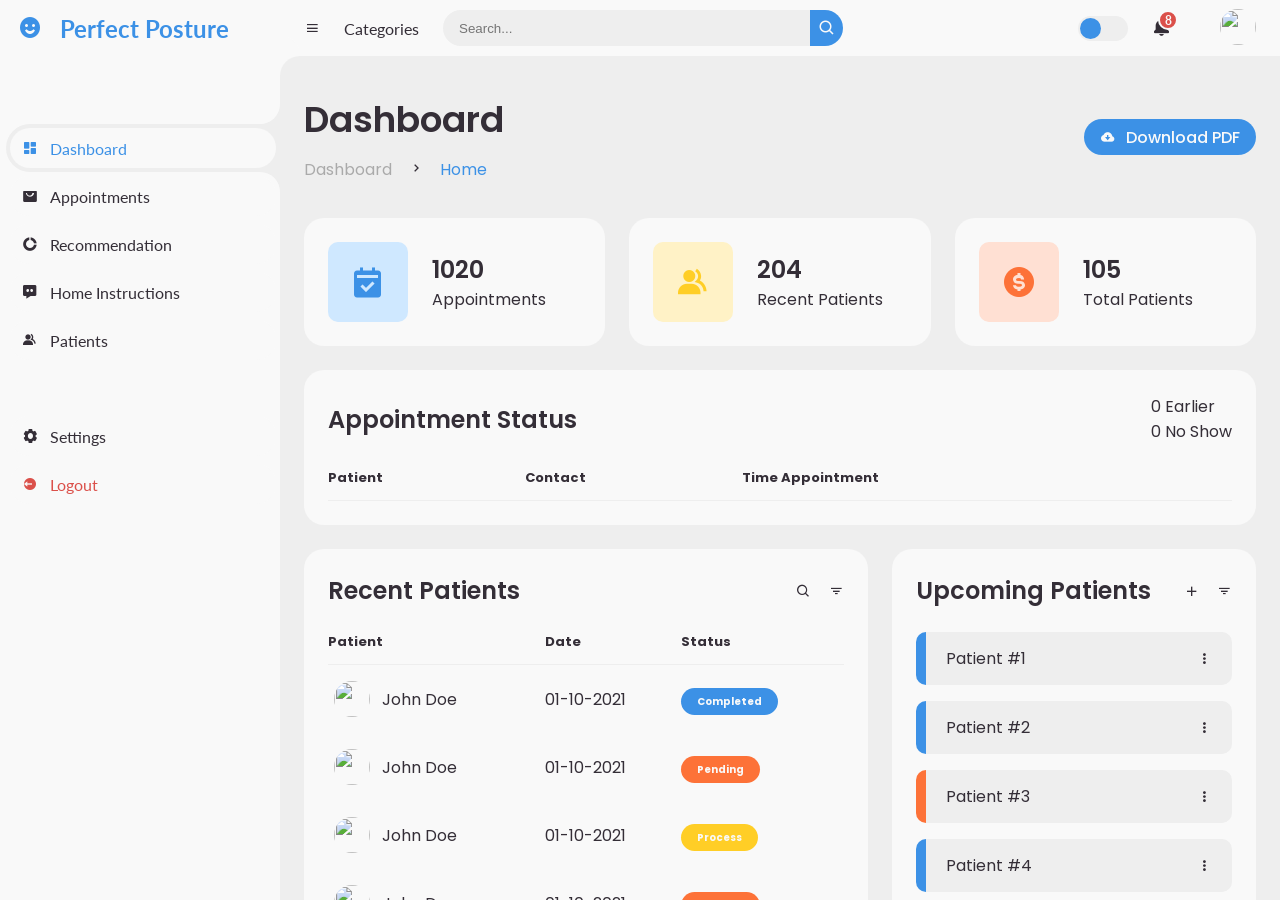
==== index.html @ 1e0effed "dashboard-update w/ calendar to access: palitan na lang yung link sa browser ng index.html or calend" ====
<!DOCTYPE html>
<html lang="en">
<head>
	<meta charset="UTF-8">
	<meta name="viewport" content="width=device-width, initial-scale=1.0">

	<!-- Boxicons -->
	<link href='https://unpkg.com/boxicons@2.0.9/css/boxicons.min.css' rel='stylesheet'>
	<!-- My CSS -->
	<link rel="stylesheet" href="style.css">
	<link rel="stylesheet" href="https://cdnjs.cloudflare.com/ajax/libs/tailwindcss/2.2.19/tailwind.min.css" integrity="sha512-wnea99uKIC3TJF7v4eKk4Y+lMz2Mklv18+r4na2Gn1abDRPPOeef95xTzdwGD9e6zXJBteMIhZ1+68QC5byJZw==" crossorigin="anonymous" referrerpolicy="no-referrer" />

	<title>PerfectPosture</title>
</head>
<body>


	<!-- SIDEBAR -->
	<section id="sidebar">
		<a href="#" class="brand">
			<i class='bx bxs-smile'></i>
			<span class="text">Perfect Posture</span>
		</a>
		<ul class="side-menu top">
			<li class="active">
				<a href="#">
					<i class='bx bxs-dashboard' ></i>
					<span class="text">Dashboard</span>
				</a>

				
			</li>
			<li>
				<a href="#">
					<i class='bx bxs-shopping-bag-alt' ></i>
					<span class="text">Appointments</span>
				</a>
			</li>
			<li>
				<a href="#">
					<i class='bx bxs-doughnut-chart' ></i>
					<span class="text">Recommendation </span>
				</a>
			</li>
			<li>
				<a href="#">
					<i class='bx bxs-message-dots' ></i>
					<span class="text">Home Instructions</span>
				</a>
			</li>
			<li>
				<a href="#">
					<i class='bx bxs-group' ></i>
					<span class="text">Patients</span>
				</a>
			</li>
		</ul>
		<ul class="side-menu">
			<li>
				<a href="#">
					<i class='bx bxs-cog' ></i>
					<span class="text">Settings</span>
				</a>
			</li>
			<li>
				<a href="#" class="logout">
					<i class='bx bxs-log-out-circle' ></i>
					<span class="text">Logout</span>
				</a>
			</li>
		</ul>
	</section>
	<!-- SIDEBAR -->



	<!-- CONTENT -->
	<section id="content">
		<!-- NAVBAR -->
		<nav>
			<i class='bx bx-menu' ></i>
			<a href="#" class="nav-link">Categories</a>
			<form action="#">
				<div class="form-input">
					<input type="search" placeholder="Search...">
					<button type="submit" class="search-btn"><i class='bx bx-search' ></i></button>
				</div>
			</form>
			<input type="checkbox" id="switch-mode" hidden>
			<label for="switch-mode" class="switch-mode"></label>
			<a href="#" class="notification">
				<i class='bx bxs-bell' ></i>
				<span class="num">8</span>
			</a>
			<span class="divider"></span>
			<div class="profile">
				<img src="https://images.unsplash.com/photo-1517841905240-472988babdf9?ixid=MnwxMjA3fDB8MHxzZWFyY2h8NHx8cGVvcGxlfGVufDB8fDB8fA%3D%3D&ixlib=rb-1.2.1&auto=format&fit=crop&w=500&q=60" alt="">
				<ul class="profile-link">
					<li><a href="#"><i class='bx bxs-user-circle icon' ></i> Profile</a></li>
					<li><a href="#"><i class='bx bxs-cog' ></i> Settings</a></li>
					<li><a href="#"><i class='bx bxs-log-out-circle' ></i> Logout</a></li>
				</ul>
			</div>
	
		</nav>
		<!-- NAVBAR -->

		<!-- MAIN -->
		<main>
			<div class="head-title">
				<div class="left">
					<h1>Dashboard</h1>
					<ul class="breadcrumb">
						<li>
							<a href="#">Dashboard</a>
						</li>
						<li><i class='bx bx-chevron-right' ></i></li>
						<li>
							<a class="active" href="#">Home</a>
						</li>
					</ul>
				</div>
				<a href="#" class="btn-download">
					<i class='bx bxs-cloud-download' ></i>
					<span class="text">Download PDF</span>
				</a>
			</div>

			<ul class="box-info">
				<li>
					<i class='bx bxs-calendar-check' ></i>
					<span class="text">
						<h3>1020</h3>
						<p>Appointments</p>
					</span>
				</li>
				<li>
					<i class='bx bxs-group' ></i>
					<span class="text">
						<h3>204</h3>
						<p>Recent Patients</p>
					</span>
				</li>
				<li>
					<i class='bx bxs-dollar-circle' ></i>
					<span class="text">
						<h3>105</h3>
						<p>Total Patients</p>
					</span>
				</li>
			</ul>
			
			<!-- APPOINTMENT PAGE-->
			<!-- container -->
			<div class="appoint-data">
				
			<div class="table-data">
				<div class="order">
					<div class="head">
						<h3>Appointment Status</h3>
						<div class="flex flex-row">
							
							<div class="flex flex-col w-40 bg-white pl-5 py-3 mr-3 rounded-tl-2xl rounded-tr-2xl app-bg-blue-1">
								<span class="text-3xl  text-blue font-bold">0</span>
								<span class="text-md  text-blue font-semibold">Earlier</span>
							</div>
						   
							<div class="flex flex-col w-40 bg-white pl-5 py-3 mr-3 rounded-tl-2xl rounded-tr-2xl app-bg-blue-4">
								<span class="text-3xl text-blue font-bold">0</span>
								<span class="text-md text-blue font-semibold">No Show</span>
							</div>
						</div>
					</div>
					<table>
						<thead>
							<tr>
								<th>Patient</th>
								<th>Contact</th>
								<th>Time Appointment</th>
							</tr>
						</thead>
						
					</table>
				</div>
					</div>


			<div class="table-data">
				<div class="order">
					<div class="head">
						<h3>Recent Patients</h3>
						<i class='bx bx-search' ></i>
						<i class='bx bx-filter' ></i>
					</div>
					<table>
						<thead>
							<tr>
								<th>Patient</th>
								<th>Date</th>
								<th>Status</th>
							</tr>
						</thead>
						<tbody>
							<tr>
								<td>
									<img src="img/people.png">
									<p>John Doe</p>
								</td>
								<td>01-10-2021</td>
								<td><span class="status completed">Completed</span></td>
							</tr>
							<tr>
								<td>
									<img src="img/people.png">
									<p>John Doe</p>
								</td>
								<td>01-10-2021</td>
								<td><span class="status pending">Pending</span></td>
							</tr>
							<tr>
								<td>
									<img src="img/people.png">
									<p>John Doe</p>
								</td>
								<td>01-10-2021</td>
								<td><span class="status process">Process</span></td>
							</tr>
							<tr>
								<td>
									<img src="img/people.png">
									<p>John Doe</p>
								</td>
								<td>01-10-2021</td>
								<td><span class="status pending">Pending</span></td>
							</tr>
							<tr>
								<td>
									<img src="img/people.png">
									<p>John Doe</p>
								</td>
								<td>01-10-2021</td>
								<td><span class="status completed">Completed</span></td>
							</tr>
						</tbody>
					</table>
				</div>
				<div class="todo">
					<div class="head">
						<h3>Upcoming Patients</h3>
						<i class='bx bx-plus' ></i>
						<i class='bx bx-filter' ></i>
					</div>
					<ul class="todo-list">
						<li class="completed">
							<p>Patient #1</p>
							<i class='bx bx-dots-vertical-rounded' ></i>
						</li>
						<li class="completed">
							<p>Patient #2</p>
							<i class='bx bx-dots-vertical-rounded' ></i>
						</li>
						<li class="not-completed">
							<p>Patient #3</p>
							<i class='bx bx-dots-vertical-rounded' ></i>
						</li>
						<li class="completed">
							<p>Patient #4</p>
							<i class='bx bx-dots-vertical-rounded' ></i>
						</li>
						<li class="not-completed">
							<p>Patient #5</p>
							<i class='bx bx-dots-vertical-rounded' ></i>
						</li>
					</ul>
				</div>
			</div>
		</main>
		<!-- MAIN -->
	</section>
	<!-- CONTENT -->
	

	<script src="script.js"></script>
</body>
</html>
---- style.css ----
@import url('https://fonts.googleapis.com/css2?family=Lato:wght@400;700&family=Poppins:wght@400;500;600;700&display=swap');

* {
	margin: 0;
	padding: 0;
	box-sizing: border-box;
}

a {
	text-decoration: none;
}

li {
	list-style: none;
}

:root {
	--poppins: 'Poppins', sans-serif;
	--lato: 'Lato', sans-serif;

	--light: #F9F9F9;
	--blue: #3C91E6;
	--light-blue: #CFE8FF;
	--grey: #eee;
	--dark-grey: #AAAAAA;
	--dark: #342E37;
	--red: #DB504A;
	--yellow: #FFCE26;
	--light-yellow: #FFF2C6;
	--orange: #FD7238;
	--light-orange: #FFE0D3;
}

html {
	overflow-x: hidden;
}

body.dark {
	--light: #0C0C1E;
	--grey: #060714;
	--dark: #FBFBFB;
}

body {
	background: var(--grey);
	overflow-x: hidden;
}





/* SIDEBAR */
#sidebar {
	position: fixed;
	top: 0;
	left: 0;
	width: 280px;
	height: 100%;
	background: var(--light);
	z-index: 2000;
	font-family: var(--lato);
	transition: .3s ease;
	overflow-x: hidden;
	scrollbar-width: none;
}
#sidebar::--webkit-scrollbar {
	display: none;
}
#sidebar.hide {
	width: 60px;
}
#sidebar .brand {
	font-size: 24px;
	font-weight: 700;
	height: 56px;
	display: flex;
	align-items: center;
	color: var(--blue);
	position: sticky;
	top: 0;
	left: 0;
	background: var(--light);
	z-index: 500;
	padding-bottom: 20px;
	box-sizing: content-box;
}
#sidebar .brand .bx {
	min-width: 60px;
	display: flex;
	justify-content: center;
}
#sidebar .side-menu {
	width: 100%;
	margin-top: 48px;
}
#sidebar .side-menu li {
	height: 48px;
	background: transparent;
	margin-left: 6px;
	border-radius: 48px 0 0 48px;
	padding: 4px;
}
#sidebar .side-menu li.active {
	background: var(--grey);
	position: relative;
}
#sidebar .side-menu li.active::before {
	content: '';
	position: absolute;
	width: 40px;
	height: 40px;
	border-radius: 50%;
	top: -40px;
	right: 0;
	box-shadow: 20px 20px 0 var(--grey);
	z-index: -1;
}
#sidebar .side-menu li.active::after {
	content: '';
	position: absolute;
	width: 40px;
	height: 40px;
	border-radius: 50%;
	bottom: -40px;
	right: 0;
	box-shadow: 20px -20px 0 var(--grey);
	z-index: -1;
}
#sidebar .side-menu li a {
	width: 100%;
	height: 100%;
	background: var(--light);
	display: flex;
	align-items: center;
	border-radius: 48px;
	font-size: 16px;
	color: var(--dark);
	white-space: nowrap;
	overflow-x: hidden;
}
#sidebar .side-menu.top li.active a {
	color: var(--blue);
}
#sidebar.hide .side-menu li a {
	width: calc(48px - (4px * 2));
	transition: width .3s ease;
}
#sidebar .side-menu li a.logout {
	color: var(--red);
}
#sidebar .side-menu.top li a:hover {
	color: var(--blue);
}
#sidebar .side-menu li a .bx {
	min-width: calc(60px  - ((4px + 6px) * 2));
	display: flex;
	justify-content: center;
}
/* SIDEBAR */





/* CONTENT */
#content {
	position: relative;
	width: calc(100% - 280px);
	left: 280px;
	transition: .3s ease;
}
#sidebar.hide ~ #content {
	width: calc(100% - 60px);
	left: 60px;
}




/* NAVBAR */
#content nav {
	height: 56px;
	background: var(--light);
	padding: 0 24px;
	display: flex;
	align-items: center;
	grid-gap: 24px;
	font-family: var(--lato);
	position: sticky;
	top: 0;
	left: 0;
	z-index: 1000;
}
#content nav::before {
	content: '';
	position: absolute;
	width: 40px;
	height: 40px;
	bottom: -40px;
	left: 0;
	border-radius: 50%;
	box-shadow: -20px -20px 0 var(--light);
}
#content nav a {
	color: var(--dark);
}
#content nav .bx.bx-menu {
	cursor: pointer;
	color: var(--dark);
}
#content nav .nav-link {
	font-size: 16px;
	transition: .3s ease;
}
#content nav .nav-link:hover {
	color: var(--blue);
}
#content nav form {
	max-width: 400px;
	width: 100%;
	margin-right: auto;
}
#content nav form .form-input {
	display: flex;
	align-items: center;
	height: 36px;
}
#content nav form .form-input input {
	flex-grow: 1;
	padding: 0 16px;
	height: 100%;
	border: none;
	background: var(--grey);
	border-radius: 36px 0 0 36px;
	outline: none;
	width: 100%;
	color: var(--dark);
}
#content nav form .form-input button {
	width: 36px;
	height: 100%;
	display: flex;
	justify-content: center;
	align-items: center;
	background: var(--blue);
	color: var(--light);
	font-size: 18px;
	border: none;
	outline: none;
	border-radius: 0 36px 36px 0;
	cursor: pointer;
}
#content nav .notification {
	font-size: 20px;
	position: relative;
}
#content nav .notification .num {
	position: absolute;
	top: -6px;
	right: -6px;
	width: 20px;
	height: 20px;
	border-radius: 50%;
	border: 2px solid var(--light);
	background: var(--red);
	color: var(--light);
	font-weight: 700;
	font-size: 12px;
	display: flex;
	justify-content: center;
	align-items: center;
}
nav .profile {
	position: relative;
}
nav .profile img {
	width: 36px;
	height: 36px;
	border-radius: 50%;
	object-fit: cover;
	cursor: pointer;
}
nav .profile .profile-link {
	position: absolute;
	top: calc(100% + 10px);
	right: 0;
	background: var(--light);
	padding: 10px 0;
	box-shadow: 4px 4px 16px rgba(0, 0, 0, .1);
	border-radius: 10px;
	width: 160px;
	opacity: 0;
	pointer-events: none;
	transition: all .3s ease;
}
nav .profile .profile-link.show {
	opacity: 1;
	pointer-events: visible;
	top: 100%;
}
nav .profile .profile-link a {
	padding: 10px 16px;
	display: flex;
	grid-gap: 10px;
	font-size: 14px;
	color: var(--dark);
	align-items: center;
	transition: all .3s ease;
}
nav .profile .profile-link a:hover {
	background: var(--grey);
}
/* NAVBAR */

#content nav .switch-mode {
	display: block;
	min-width: 50px;
	height: 25px;
	border-radius: 25px;
	background: var(--grey);
	cursor: pointer;
	position: relative;
}
#content nav .switch-mode::before {
	content: '';
	position: absolute;
	top: 2px;
	left: 2px;
	bottom: 2px;
	width: calc(25px - 4px);
	background: var(--blue);
	border-radius: 50%;
	transition: all .3s ease;
}
#content nav #switch-mode:checked + .switch-mode::before {
	left: calc(100% - (25px - 4px) - 2px);
}
/* NAVBAR */





/* MAIN */
#content main {
	width: 100%;
	padding: 36px 24px;
	font-family: var(--poppins);
	max-height: calc(100vh - 56px);
	overflow-y: auto;
}
#content main .head-title {
	display: flex;
	align-items: center;
	justify-content: space-between;
	grid-gap: 16px;
	flex-wrap: wrap;
}
#content main .head-title .left h1 {
	font-size: 36px;
	font-weight: 600;
	margin-bottom: 10px;
	color: var(--dark);
}
#content main .head-title .left .breadcrumb {
	display: flex;
	align-items: center;
	grid-gap: 16px;
}
#content main .head-title .left .breadcrumb li {
	color: var(--dark);
}
#content main .head-title .left .breadcrumb li a {
	color: var(--dark-grey);
	pointer-events: none;
}
#content main .head-title .left .breadcrumb li a.active {
	color: var(--blue);
	pointer-events: unset;
}
#content main .head-title .btn-download {
	height: 36px;
	padding: 0 16px;
	border-radius: 36px;
	background: var(--blue);
	color: var(--light);
	display: flex;
	justify-content: center;
	align-items: center;
	grid-gap: 10px;
	font-weight: 500;
}




#content main .box-info {
	display: grid;
	grid-template-columns: repeat(auto-fit, minmax(240px, 1fr));
	grid-gap: 24px;
	margin-top: 36px;
}
#content main .box-info li {
	padding: 24px;
	background: var(--light);
	border-radius: 20px;
	display: flex;
	align-items: center;
	grid-gap: 24px;
}
#content main .box-info li .bx {
	width: 80px;
	height: 80px;
	border-radius: 10px;
	font-size: 36px;
	display: flex;
	justify-content: center;
	align-items: center;
}
#content main .box-info li:nth-child(1) .bx {
	background: var(--light-blue);
	color: var(--blue);
}
#content main .box-info li:nth-child(2) .bx {
	background: var(--light-yellow);
	color: var(--yellow);
}
#content main .box-info li:nth-child(3) .bx {
	background: var(--light-orange);
	color: var(--orange);
}
#content main .box-info li .text h3 {
	font-size: 24px;
	font-weight: 600;
	color: var(--dark);
}
#content main .box-info li .text p {
	color: var(--dark);	
}

.dropdown {
	
    height: 36px;
	padding: 0 16px;
	border-radius: 36px;
	background: var(--blue);
	color: var(--light);
	display: flex;
	justify-content: center;
	align-items: center;
	grid-gap: 10px;
	font-weight: 500;
}


#content main .appoint-data{
	
	
}

#content main .table-data {
	display: flex;
	flex-wrap: wrap;
	grid-gap: 24px;
	margin-top: 24px;
	width: 100%;
	color: var(--dark);
}
#content main .table-data > div {
	border-radius: 20px;
	background: var(--light);
	padding: 24px;
	overflow-x: auto;
}
#content main .table-data .head {
	display: flex;
	align-items: center;
	grid-gap: 16px;
	margin-bottom: 24px;
}
#content main .table-data .head h3 {
	margin-right: auto;
	font-size: 24px;
	font-weight: 600;
}
#content main .table-data .head .bx {
	cursor: pointer;
}

#content main .table-data .order {
	flex-grow: 1;
	flex-basis: 500px;
}
#content main .table-data .order table {
	width: 100%;
	border-collapse: collapse;
}
#content main .table-data .order table th {
	padding-bottom: 12px;
	font-size: 13px;
	text-align: left;
	border-bottom: 1px solid var(--grey);
}
#content main .table-data .order table td {
	padding: 16px 0;
}
#content main .table-data .order table tr td:first-child {
	display: flex;
	align-items: center;
	grid-gap: 12px;
	padding-left: 6px;
}
#content main .table-data .order table td img {
	width: 36px;
	height: 36px;
	border-radius: 50%;
	object-fit: cover;
}
#content main .table-data .order table tbody tr:hover {
	background: var(--grey);
}
#content main .table-data .order table tr td .status {
	font-size: 10px;
	padding: 6px 16px;
	color: var(--light);
	border-radius: 20px;
	font-weight: 700;
}
#content main .table-data .order table tr td .status.completed {
	background: var(--blue);
}
#content main .table-data .order table tr td .status.process {
	background: var(--yellow);
}
#content main .table-data .order table tr td .status.pending {
	background: var(--orange);
}


#content main .table-data .todo {
	flex-grow: 1;
	flex-basis: 300px;
}
#content main .table-data .todo .todo-list {
	width: 100%;
}
#content main .table-data .todo .todo-list li {
	width: 100%;
	margin-bottom: 16px;
	background: var(--grey);
	border-radius: 10px;
	padding: 14px 20px;
	display: flex;
	justify-content: space-between;
	align-items: center;
}
#content main .table-data .todo .todo-list li .bx {
	cursor: pointer;
}
#content main .table-data .todo .todo-list li.completed {
	border-left: 10px solid var(--blue);
}
#content main .table-data .todo .todo-list li.not-completed {
	border-left: 10px solid var(--orange);
}
#content main .table-data .todo .todo-list li:last-child {
	margin-bottom: 0;
}
/* MAIN */
/* CONTENT */









@media screen and (max-width: 768px) {
	#sidebar {
		width: 200px;
	}

	#content {
		width: calc(100% - 60px);
		left: 200px;
	}

	#content nav .nav-link {
		display: none;
	}
}






@media screen and (max-width: 576px) {
	#content nav form .form-input input {
		display: none;
	}

	#content nav form .form-input button {
		width: auto;
		height: auto;
		background: transparent;
		border-radius: none;
		color: var(--dark);
	}

	#content nav form.show .form-input input {
		display: block;
		width: 100%;
	}
	#content nav form.show .form-input button {
		width: 36px;
		height: 100%;
		border-radius: 0 36px 36px 0;
		color: var(--light);
		background: var(--red);
	}

	#content nav form.show ~ .notification,
	#content nav form.show ~ .profile {
		display: none;
	}

	#content main .box-info {
		grid-template-columns: 1fr;
	}

	#content main .table-data .head {
		min-width: 420px;
	}
	#content main .table-data .order table {
		min-width: 420px;
	}
	#content main .table-data .todo .todo-list {
		min-width: 420px;
	}
}
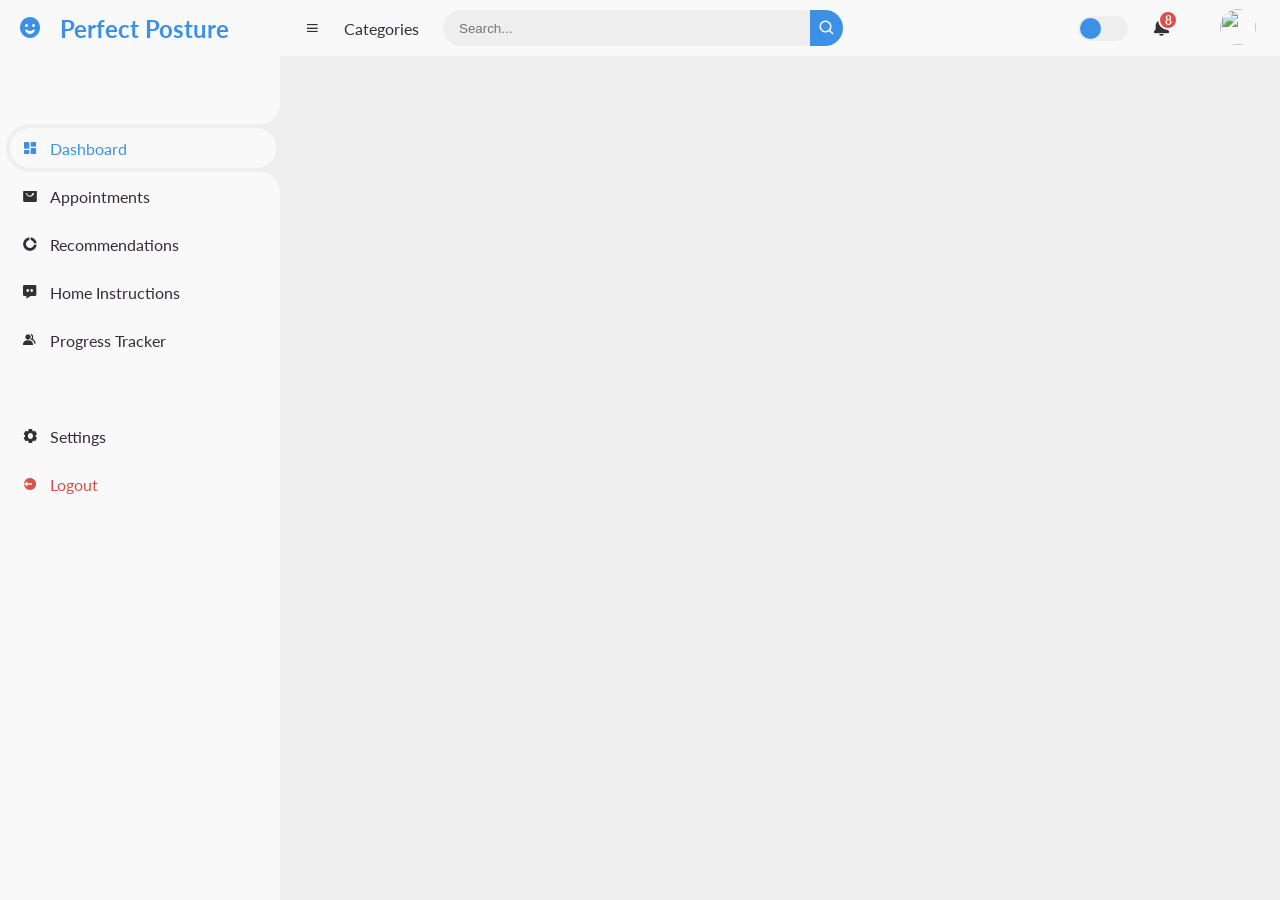
==== commit 41875e34: "push navbar" ====
--- a/index.html
+++ b/index.html
@@ -8,9 +8,8 @@
 	<link href='https://unpkg.com/boxicons@2.0.9/css/boxicons.min.css' rel='stylesheet'>
 	<!-- My CSS -->
 	<link rel="stylesheet" href="style.css">
-	<link rel="stylesheet" href="https://cdnjs.cloudflare.com/ajax/libs/tailwindcss/2.2.19/tailwind.min.css" integrity="sha512-wnea99uKIC3TJF7v4eKk4Y+lMz2Mklv18+r4na2Gn1abDRPPOeef95xTzdwGD9e6zXJBteMIhZ1+68QC5byJZw==" crossorigin="anonymous" referrerpolicy="no-referrer" />
 
-	<title>PerfectPosture</title>
+	<title>AdminHub</title>
 </head>
 <body>
 
@@ -27,8 +26,6 @@
 					<i class='bx bxs-dashboard' ></i>
 					<span class="text">Dashboard</span>
 				</a>
-
-				
 			</li>
 			<li>
 				<a href="#">
@@ -39,7 +36,7 @@
 			<li>
 				<a href="#">
 					<i class='bx bxs-doughnut-chart' ></i>
-					<span class="text">Recommendation </span>
+					<span class="text">Recommendations</span>
 				</a>
 			</li>
 			<li>
@@ -51,7 +48,7 @@
 			<li>
 				<a href="#">
 					<i class='bx bxs-group' ></i>
-					<span class="text">Patients</span>
+					<span class="text">Progress Tracker</span>
 				</a>
 			</li>
 		</ul>
@@ -92,6 +89,7 @@
 				<i class='bx bxs-bell' ></i>
 				<span class="num">8</span>
 			</a>
+			
 			<span class="divider"></span>
 			<div class="profile">
 				<img src="https://images.unsplash.com/photo-1517841905240-472988babdf9?ixid=MnwxMjA3fDB8MHxzZWFyY2h8NHx8cGVvcGxlfGVufDB8fDB8fA%3D%3D&ixlib=rb-1.2.1&auto=format&fit=crop&w=500&q=60" alt="">
@@ -105,179 +103,7 @@
 		</nav>
 		<!-- NAVBAR -->
 
-		<!-- MAIN -->
-		<main>
-			<div class="head-title">
-				<div class="left">
-					<h1>Dashboard</h1>
-					<ul class="breadcrumb">
-						<li>
-							<a href="#">Dashboard</a>
-						</li>
-						<li><i class='bx bx-chevron-right' ></i></li>
-						<li>
-							<a class="active" href="#">Home</a>
-						</li>
-					</ul>
-				</div>
-				<a href="#" class="btn-download">
-					<i class='bx bxs-cloud-download' ></i>
-					<span class="text">Download PDF</span>
-				</a>
-			</div>
-
-			<ul class="box-info">
-				<li>
-					<i class='bx bxs-calendar-check' ></i>
-					<span class="text">
-						<h3>1020</h3>
-						<p>Appointments</p>
-					</span>
-				</li>
-				<li>
-					<i class='bx bxs-group' ></i>
-					<span class="text">
-						<h3>204</h3>
-						<p>Recent Patients</p>
-					</span>
-				</li>
-				<li>
-					<i class='bx bxs-dollar-circle' ></i>
-					<span class="text">
-						<h3>105</h3>
-						<p>Total Patients</p>
-					</span>
-				</li>
-			</ul>
-			
-			<!-- APPOINTMENT PAGE-->
-			<!-- container -->
-			<div class="appoint-data">
-				
-			<div class="table-data">
-				<div class="order">
-					<div class="head">
-						<h3>Appointment Status</h3>
-						<div class="flex flex-row">
-							
-							<div class="flex flex-col w-40 bg-white pl-5 py-3 mr-3 rounded-tl-2xl rounded-tr-2xl app-bg-blue-1">
-								<span class="text-3xl  text-blue font-bold">0</span>
-								<span class="text-md  text-blue font-semibold">Earlier</span>
-							</div>
-						   
-							<div class="flex flex-col w-40 bg-white pl-5 py-3 mr-3 rounded-tl-2xl rounded-tr-2xl app-bg-blue-4">
-								<span class="text-3xl text-blue font-bold">0</span>
-								<span class="text-md text-blue font-semibold">No Show</span>
-							</div>
-						</div>
-					</div>
-					<table>
-						<thead>
-							<tr>
-								<th>Patient</th>
-								<th>Contact</th>
-								<th>Time Appointment</th>
-							</tr>
-						</thead>
-						
-					</table>
-				</div>
-					</div>
-
-
-			<div class="table-data">
-				<div class="order">
-					<div class="head">
-						<h3>Recent Patients</h3>
-						<i class='bx bx-search' ></i>
-						<i class='bx bx-filter' ></i>
-					</div>
-					<table>
-						<thead>
-							<tr>
-								<th>Patient</th>
-								<th>Date</th>
-								<th>Status</th>
-							</tr>
-						</thead>
-						<tbody>
-							<tr>
-								<td>
-									<img src="img/people.png">
-									<p>John Doe</p>
-								</td>
-								<td>01-10-2021</td>
-								<td><span class="status completed">Completed</span></td>
-							</tr>
-							<tr>
-								<td>
-									<img src="img/people.png">
-									<p>John Doe</p>
-								</td>
-								<td>01-10-2021</td>
-								<td><span class="status pending">Pending</span></td>
-							</tr>
-							<tr>
-								<td>
-									<img src="img/people.png">
-									<p>John Doe</p>
-								</td>
-								<td>01-10-2021</td>
-								<td><span class="status process">Process</span></td>
-							</tr>
-							<tr>
-								<td>
-									<img src="img/people.png">
-									<p>John Doe</p>
-								</td>
-								<td>01-10-2021</td>
-								<td><span class="status pending">Pending</span></td>
-							</tr>
-							<tr>
-								<td>
-									<img src="img/people.png">
-									<p>John Doe</p>
-								</td>
-								<td>01-10-2021</td>
-								<td><span class="status completed">Completed</span></td>
-							</tr>
-						</tbody>
-					</table>
-				</div>
-				<div class="todo">
-					<div class="head">
-						<h3>Upcoming Patients</h3>
-						<i class='bx bx-plus' ></i>
-						<i class='bx bx-filter' ></i>
-					</div>
-					<ul class="todo-list">
-						<li class="completed">
-							<p>Patient #1</p>
-							<i class='bx bx-dots-vertical-rounded' ></i>
-						</li>
-						<li class="completed">
-							<p>Patient #2</p>
-							<i class='bx bx-dots-vertical-rounded' ></i>
-						</li>
-						<li class="not-completed">
-							<p>Patient #3</p>
-							<i class='bx bx-dots-vertical-rounded' ></i>
-						</li>
-						<li class="completed">
-							<p>Patient #4</p>
-							<i class='bx bx-dots-vertical-rounded' ></i>
-						</li>
-						<li class="not-completed">
-							<p>Patient #5</p>
-							<i class='bx bx-dots-vertical-rounded' ></i>
-						</li>
-					</ul>
-				</div>
-			</div>
-		</main>
-		<!-- MAIN -->
-	</section>
-	<!-- CONTENT -->
+		
 	
 
 	<script src="script.js"></script>
--- a/style.css
+++ b/style.css
@@ -1,644 +1,634 @@
-@import url('https://fonts.googleapis.com/css2?family=Lato:wght@400;700&family=Poppins:wght@400;500;600;700&display=swap');
+@import url("https://fonts.googleapis.com/css2?family=Lato:wght@400;700&family=Poppins:wght@400;500;600;700&display=swap");
 
 * {
-	margin: 0;
-	padding: 0;
-	box-sizing: border-box;
+  margin: 0;
+  padding: 0;
+  box-sizing: border-box;
 }
 
 a {
-	text-decoration: none;
+  text-decoration: none;
 }
 
 li {
-	list-style: none;
+  list-style: none;
 }
 
 :root {
-	--poppins: 'Poppins', sans-serif;
-	--lato: 'Lato', sans-serif;
-
-	--light: #F9F9F9;
-	--blue: #3C91E6;
-	--light-blue: #CFE8FF;
-	--grey: #eee;
-	--dark-grey: #AAAAAA;
-	--dark: #342E37;
-	--red: #DB504A;
-	--yellow: #FFCE26;
-	--light-yellow: #FFF2C6;
-	--orange: #FD7238;
-	--light-orange: #FFE0D3;
+  --poppins: "Poppins", sans-serif;
+  --lato: "Lato", sans-serif;
+
+  --light: #f9f9f9;
+  --blue: #3c91e6;
+  --light-blue: #cfe8ff;
+  --grey: #eee;
+  --dark-grey: #aaaaaa;
+  --dark: #342e37;
+  --red: #db504a;
+  --yellow: #ffce26;
+  --light-yellow: #fff2c6;
+  --orange: #fd7238;
+  --light-orange: #ffe0d3;
 }
 
 html {
-	overflow-x: hidden;
+  overflow-x: hidden;
 }
 
 body.dark {
-	--light: #0C0C1E;
-	--grey: #060714;
-	--dark: #FBFBFB;
+  --light: #0c0c1e;
+  --grey: #060714;
+  --dark: #fbfbfb;
 }
 
 body {
-	background: var(--grey);
-	overflow-x: hidden;
-}
-
-
-
-
+  background: var(--grey);
+  overflow-x: hidden;
+}
 
 /* SIDEBAR */
 #sidebar {
-	position: fixed;
-	top: 0;
-	left: 0;
-	width: 280px;
-	height: 100%;
-	background: var(--light);
-	z-index: 2000;
-	font-family: var(--lato);
-	transition: .3s ease;
-	overflow-x: hidden;
-	scrollbar-width: none;
+  position: fixed;
+  top: 0;
+  left: 0;
+  width: 280px;
+  height: 100%;
+  background: var(--light);
+  z-index: 2000;
+  font-family: var(--lato);
+  transition: 0.3s ease;
+  overflow-x: hidden;
+  scrollbar-width: none;
 }
 #sidebar::--webkit-scrollbar {
-	display: none;
+  display: none;
 }
 #sidebar.hide {
-	width: 60px;
+  width: 60px;
 }
 #sidebar .brand {
-	font-size: 24px;
-	font-weight: 700;
-	height: 56px;
-	display: flex;
-	align-items: center;
-	color: var(--blue);
-	position: sticky;
-	top: 0;
-	left: 0;
-	background: var(--light);
-	z-index: 500;
-	padding-bottom: 20px;
-	box-sizing: content-box;
+  font-size: 24px;
+  font-weight: 700;
+  height: 56px;
+  display: flex;
+  align-items: center;
+  color: var(--blue);
+  position: sticky;
+  top: 0;
+  left: 0;
+  background: var(--light);
+  z-index: 500;
+  padding-bottom: 20px;
+  box-sizing: content-box;
 }
 #sidebar .brand .bx {
-	min-width: 60px;
-	display: flex;
-	justify-content: center;
+  min-width: 60px;
+  display: flex;
+  justify-content: center;
 }
 #sidebar .side-menu {
-	width: 100%;
-	margin-top: 48px;
+  width: 100%;
+  margin-top: 48px;
 }
 #sidebar .side-menu li {
-	height: 48px;
-	background: transparent;
-	margin-left: 6px;
-	border-radius: 48px 0 0 48px;
-	padding: 4px;
+  height: 48px;
+  background: transparent;
+  margin-left: 6px;
+  border-radius: 48px 0 0 48px;
+  padding: 4px;
 }
 #sidebar .side-menu li.active {
-	background: var(--grey);
-	position: relative;
+  background: var(--grey);
+  position: relative;
 }
 #sidebar .side-menu li.active::before {
-	content: '';
-	position: absolute;
-	width: 40px;
-	height: 40px;
-	border-radius: 50%;
-	top: -40px;
-	right: 0;
-	box-shadow: 20px 20px 0 var(--grey);
-	z-index: -1;
+  content: "";
+  position: absolute;
+  width: 40px;
+  height: 40px;
+  border-radius: 50%;
+  top: -40px;
+  right: 0;
+  box-shadow: 20px 20px 0 var(--grey);
+  z-index: -1;
 }
 #sidebar .side-menu li.active::after {
-	content: '';
-	position: absolute;
-	width: 40px;
-	height: 40px;
-	border-radius: 50%;
-	bottom: -40px;
-	right: 0;
-	box-shadow: 20px -20px 0 var(--grey);
-	z-index: -1;
+  content: "";
+  position: absolute;
+  width: 40px;
+  height: 40px;
+  border-radius: 50%;
+  bottom: -40px;
+  right: 0;
+  box-shadow: 20px -20px 0 var(--grey);
+  z-index: -1;
 }
 #sidebar .side-menu li a {
-	width: 100%;
-	height: 100%;
-	background: var(--light);
-	display: flex;
-	align-items: center;
-	border-radius: 48px;
-	font-size: 16px;
-	color: var(--dark);
-	white-space: nowrap;
-	overflow-x: hidden;
+  width: 100%;
+  height: 100%;
+  background: var(--light);
+  display: flex;
+  align-items: center;
+  border-radius: 48px;
+  font-size: 16px;
+  color: var(--dark);
+  white-space: nowrap;
+  overflow-x: hidden;
 }
 #sidebar .side-menu.top li.active a {
-	color: var(--blue);
+  color: var(--blue);
 }
 #sidebar.hide .side-menu li a {
-	width: calc(48px - (4px * 2));
-	transition: width .3s ease;
+  width: calc(48px - (4px * 2));
+  transition: width 0.3s ease;
 }
 #sidebar .side-menu li a.logout {
-	color: var(--red);
+  color: var(--red);
 }
 #sidebar .side-menu.top li a:hover {
-	color: var(--blue);
+  color: var(--blue);
 }
 #sidebar .side-menu li a .bx {
-	min-width: calc(60px  - ((4px + 6px) * 2));
-	display: flex;
-	justify-content: center;
+  min-width: calc(60px - ((4px + 6px) * 2));
+  display: flex;
+  justify-content: center;
 }
 /* SIDEBAR */
-
-
-
-
 
 /* CONTENT */
 #content {
-	position: relative;
-	width: calc(100% - 280px);
-	left: 280px;
-	transition: .3s ease;
+  position: relative;
+  width: calc(100% - 280px);
+  left: 280px;
+  transition: 0.3s ease;
 }
 #sidebar.hide ~ #content {
-	width: calc(100% - 60px);
-	left: 60px;
-}
-
-
-
+  width: calc(100% - 60px);
+  left: 60px;
+}
 
 /* NAVBAR */
 #content nav {
-	height: 56px;
-	background: var(--light);
-	padding: 0 24px;
-	display: flex;
-	align-items: center;
-	grid-gap: 24px;
-	font-family: var(--lato);
-	position: sticky;
-	top: 0;
-	left: 0;
-	z-index: 1000;
+  height: 56px;
+  background: var(--light);
+  padding: 0 24px;
+  display: flex;
+  align-items: center;
+  grid-gap: 24px;
+  font-family: var(--lato);
+  position: sticky;
+  top: 0;
+  left: 0;
+  z-index: 1000;
 }
 #content nav::before {
-	content: '';
-	position: absolute;
-	width: 40px;
-	height: 40px;
-	bottom: -40px;
-	left: 0;
-	border-radius: 50%;
-	box-shadow: -20px -20px 0 var(--light);
+  content: "";
+  position: absolute;
+  width: 40px;
+  height: 40px;
+  bottom: -40px;
+  left: 0;
+  border-radius: 50%;
+  box-shadow: -20px -20px 0 var(--light);
 }
 #content nav a {
-	color: var(--dark);
+  color: var(--dark);
 }
 #content nav .bx.bx-menu {
-	cursor: pointer;
-	color: var(--dark);
+  cursor: pointer;
+  color: var(--dark);
 }
 #content nav .nav-link {
-	font-size: 16px;
-	transition: .3s ease;
+  font-size: 16px;
+  transition: 0.3s ease;
 }
 #content nav .nav-link:hover {
-	color: var(--blue);
+  color: var(--blue);
 }
 #content nav form {
-	max-width: 400px;
-	width: 100%;
-	margin-right: auto;
+  max-width: 400px;
+  width: 100%;
+  margin-right: auto;
 }
 #content nav form .form-input {
-	display: flex;
-	align-items: center;
-	height: 36px;
+  display: flex;
+  align-items: center;
+  height: 36px;
 }
 #content nav form .form-input input {
-	flex-grow: 1;
-	padding: 0 16px;
-	height: 100%;
-	border: none;
-	background: var(--grey);
-	border-radius: 36px 0 0 36px;
-	outline: none;
-	width: 100%;
-	color: var(--dark);
+  flex-grow: 1;
+  padding: 0 16px;
+  height: 100%;
+  border: none;
+  background: var(--grey);
+  border-radius: 36px 0 0 36px;
+  outline: none;
+  width: 100%;
+  color: var(--dark);
 }
 #content nav form .form-input button {
-	width: 36px;
-	height: 100%;
-	display: flex;
-	justify-content: center;
-	align-items: center;
-	background: var(--blue);
-	color: var(--light);
-	font-size: 18px;
-	border: none;
-	outline: none;
-	border-radius: 0 36px 36px 0;
-	cursor: pointer;
+  width: 36px;
+  height: 100%;
+  display: flex;
+  justify-content: center;
+  align-items: center;
+  background: var(--blue);
+  color: var(--light);
+  font-size: 18px;
+  border: none;
+  outline: none;
+  border-radius: 0 36px 36px 0;
+  cursor: pointer;
 }
 #content nav .notification {
-	font-size: 20px;
-	position: relative;
+  font-size: 20px;
+  position: relative;
 }
 #content nav .notification .num {
-	position: absolute;
-	top: -6px;
-	right: -6px;
-	width: 20px;
-	height: 20px;
-	border-radius: 50%;
-	border: 2px solid var(--light);
-	background: var(--red);
-	color: var(--light);
-	font-weight: 700;
-	font-size: 12px;
-	display: flex;
-	justify-content: center;
-	align-items: center;
+  position: absolute;
+  top: -6px;
+  right: -6px;
+  width: 20px;
+  height: 20px;
+  border-radius: 50%;
+  border: 2px solid var(--light);
+  background: var(--red);
+  color: var(--light);
+  font-weight: 700;
+  font-size: 12px;
+  display: flex;
+  justify-content: center;
+  align-items: center;
 }
 nav .profile {
-	position: relative;
+  position: relative;
 }
 nav .profile img {
-	width: 36px;
-	height: 36px;
-	border-radius: 50%;
-	object-fit: cover;
-	cursor: pointer;
+  width: 36px;
+  height: 36px;
+  border-radius: 50%;
+  object-fit: cover;
+  cursor: pointer;
 }
 nav .profile .profile-link {
-	position: absolute;
-	top: calc(100% + 10px);
-	right: 0;
-	background: var(--light);
-	padding: 10px 0;
-	box-shadow: 4px 4px 16px rgba(0, 0, 0, .1);
-	border-radius: 10px;
-	width: 160px;
-	opacity: 0;
-	pointer-events: none;
-	transition: all .3s ease;
+  position: absolute;
+  top: calc(100% + 10px);
+  right: 0;
+  background: var(--light);
+  padding: 10px 0;
+  box-shadow: 4px 4px 16px rgba(0, 0, 0, 0.1);
+  border-radius: 10px;
+  width: 160px;
+  opacity: 0;
+  pointer-events: none;
+  transition: all 0.3s ease;
 }
 nav .profile .profile-link.show {
-	opacity: 1;
-	pointer-events: visible;
-	top: 100%;
+  opacity: 1;
+  pointer-events: visible;
+  top: 100%;
 }
 nav .profile .profile-link a {
-	padding: 10px 16px;
-	display: flex;
-	grid-gap: 10px;
-	font-size: 14px;
-	color: var(--dark);
-	align-items: center;
-	transition: all .3s ease;
+  padding: 10px 16px;
+  display: flex;
+  grid-gap: 10px;
+  font-size: 14px;
+  color: var(--dark);
+  align-items: center;
+  transition: all 0.3s ease;
 }
 nav .profile .profile-link a:hover {
-	background: var(--grey);
+  background: var(--grey);
 }
 /* NAVBAR */
 
 #content nav .switch-mode {
-	display: block;
-	min-width: 50px;
-	height: 25px;
-	border-radius: 25px;
-	background: var(--grey);
-	cursor: pointer;
-	position: relative;
+  display: block;
+  min-width: 50px;
+  height: 25px;
+  border-radius: 25px;
+  background: var(--grey);
+  cursor: pointer;
+  position: relative;
 }
 #content nav .switch-mode::before {
-	content: '';
-	position: absolute;
-	top: 2px;
-	left: 2px;
-	bottom: 2px;
-	width: calc(25px - 4px);
-	background: var(--blue);
-	border-radius: 50%;
-	transition: all .3s ease;
+  content: "";
+  position: absolute;
+  top: 2px;
+  left: 2px;
+  bottom: 2px;
+  width: calc(25px - 4px);
+  background: var(--blue);
+  border-radius: 50%;
+  transition: all 0.3s ease;
 }
 #content nav #switch-mode:checked + .switch-mode::before {
-	left: calc(100% - (25px - 4px) - 2px);
+  left: calc(100% - (25px - 4px) - 2px);
 }
 /* NAVBAR */
-
-
-
-
 
 /* MAIN */
 #content main {
-	width: 100%;
-	padding: 36px 24px;
-	font-family: var(--poppins);
-	max-height: calc(100vh - 56px);
-	overflow-y: auto;
+  width: 100%;
+  padding: 36px 24px;
+  font-family: var(--poppins);
+  max-height: calc(100vh - 56px);
+  overflow-y: auto;
 }
 #content main .head-title {
-	display: flex;
-	align-items: center;
-	justify-content: space-between;
-	grid-gap: 16px;
-	flex-wrap: wrap;
+  display: flex;
+  align-items: center;
+  justify-content: space-between;
+  grid-gap: 16px;
+  flex-wrap: wrap;
 }
 #content main .head-title .left h1 {
-	font-size: 36px;
-	font-weight: 600;
-	margin-bottom: 10px;
-	color: var(--dark);
+  font-size: 36px;
+  font-weight: 600;
+  margin-bottom: 10px;
+  color: var(--dark);
 }
 #content main .head-title .left .breadcrumb {
-	display: flex;
-	align-items: center;
-	grid-gap: 16px;
+  display: flex;
+  align-items: center;
+  grid-gap: 16px;
 }
 #content main .head-title .left .breadcrumb li {
-	color: var(--dark);
+  color: var(--dark);
 }
 #content main .head-title .left .breadcrumb li a {
-	color: var(--dark-grey);
-	pointer-events: none;
+  color: var(--dark-grey);
+  pointer-events: none;
 }
 #content main .head-title .left .breadcrumb li a.active {
-	color: var(--blue);
-	pointer-events: unset;
+  color: var(--blue);
+  pointer-events: unset;
 }
 #content main .head-title .btn-download {
-	height: 36px;
-	padding: 0 16px;
-	border-radius: 36px;
-	background: var(--blue);
-	color: var(--light);
-	display: flex;
-	justify-content: center;
-	align-items: center;
-	grid-gap: 10px;
-	font-weight: 500;
-}
-
-
-
+  height: 36px;
+  padding: 0 16px;
+  border-radius: 36px;
+  background: var(--blue);
+  color: var(--light);
+  display: flex;
+  justify-content: center;
+  align-items: center;
+  grid-gap: 10px;
+  font-weight: 500;
+}
 
 #content main .box-info {
-	display: grid;
-	grid-template-columns: repeat(auto-fit, minmax(240px, 1fr));
-	grid-gap: 24px;
-	margin-top: 36px;
+  display: grid;
+  grid-template-columns: repeat(auto-fit, minmax(240px, 1fr));
+  grid-gap: 24px;
+  margin-top: 36px;
 }
 #content main .box-info li {
-	padding: 24px;
-	background: var(--light);
-	border-radius: 20px;
-	display: flex;
-	align-items: center;
-	grid-gap: 24px;
+  padding: 24px;
+  background: var(--light);
+  border-radius: 20px;
+  display: flex;
+  align-items: center;
+  grid-gap: 24px;
 }
 #content main .box-info li .bx {
-	width: 80px;
-	height: 80px;
-	border-radius: 10px;
-	font-size: 36px;
-	display: flex;
-	justify-content: center;
-	align-items: center;
+  width: 80px;
+  height: 80px;
+  border-radius: 10px;
+  font-size: 36px;
+  display: flex;
+  justify-content: center;
+  align-items: center;
 }
 #content main .box-info li:nth-child(1) .bx {
-	background: var(--light-blue);
-	color: var(--blue);
+  background: var(--light-blue);
+  color: var(--blue);
 }
 #content main .box-info li:nth-child(2) .bx {
-	background: var(--light-yellow);
-	color: var(--yellow);
+  background: var(--light-yellow);
+  color: var(--yellow);
 }
 #content main .box-info li:nth-child(3) .bx {
-	background: var(--light-orange);
-	color: var(--orange);
+  background: var(--light-orange);
+  color: var(--orange);
 }
 #content main .box-info li .text h3 {
-	font-size: 24px;
-	font-weight: 600;
-	color: var(--dark);
+  font-size: 24px;
+  font-weight: 600;
+  color: var(--dark);
 }
 #content main .box-info li .text p {
-	color: var(--dark);	
+  color: var(--dark);
 }
 
 .dropdown {
-	
-    height: 36px;
-	padding: 0 16px;
-	border-radius: 36px;
-	background: var(--blue);
-	color: var(--light);
-	display: flex;
-	justify-content: center;
-	align-items: center;
-	grid-gap: 10px;
-	font-weight: 500;
-}
-
-
-#content main .appoint-data{
-	
-	
+  height: 36px;
+  padding: 0 16px;
+  border-radius: 36px;
+  background: var(--blue);
+  color: var(--light);
+  display: flex;
+  justify-content: center;
+  align-items: center;
+  grid-gap: 10px;
+  font-weight: 500;
+}
+
+#content main .appoint-data {
 }
 
 #content main .table-data {
-	display: flex;
-	flex-wrap: wrap;
-	grid-gap: 24px;
-	margin-top: 24px;
-	width: 100%;
-	color: var(--dark);
+  display: flex;
+  flex-wrap: wrap;
+  grid-gap: 24px;
+  margin-top: 24px;
+  width: 100%;
+  color: var(--dark);
 }
 #content main .table-data > div {
-	border-radius: 20px;
-	background: var(--light);
-	padding: 24px;
-	overflow-x: auto;
+  border-radius: 20px;
+  background: var(--light);
+  padding: 24px;
+  overflow-x: auto;
 }
 #content main .table-data .head {
-	display: flex;
-	align-items: center;
-	grid-gap: 16px;
-	margin-bottom: 24px;
+  display: flex;
+  align-items: center;
+  grid-gap: 16px;
+  margin-bottom: 24px;
 }
 #content main .table-data .head h3 {
-	margin-right: auto;
-	font-size: 24px;
-	font-weight: 600;
+  margin-right: auto;
+  font-size: 24px;
+  font-weight: 600;
 }
 #content main .table-data .head .bx {
-	cursor: pointer;
+  cursor: pointer;
 }
 
 #content main .table-data .order {
-	flex-grow: 1;
-	flex-basis: 500px;
+  flex-grow: 1;
+  flex-basis: 500px;
 }
 #content main .table-data .order table {
-	width: 100%;
-	border-collapse: collapse;
+  width: 100%;
+  border-collapse: collapse;
 }
 #content main .table-data .order table th {
-	padding-bottom: 12px;
-	font-size: 13px;
-	text-align: left;
-	border-bottom: 1px solid var(--grey);
+  padding-bottom: 12px;
+  font-size: 13px;
+  text-align: left;
+  border-bottom: 1px solid var(--grey);
 }
 #content main .table-data .order table td {
-	padding: 16px 0;
+  padding: 16px 0;
 }
 #content main .table-data .order table tr td:first-child {
-	display: flex;
-	align-items: center;
-	grid-gap: 12px;
-	padding-left: 6px;
+  display: flex;
+  align-items: center;
+  grid-gap: 12px;
+  padding-left: 6px;
 }
 #content main .table-data .order table td img {
-	width: 36px;
-	height: 36px;
-	border-radius: 50%;
-	object-fit: cover;
+  width: 36px;
+  height: 36px;
+  border-radius: 50%;
+  object-fit: cover;
 }
 #content main .table-data .order table tbody tr:hover {
-	background: var(--grey);
+  background: var(--grey);
 }
 #content main .table-data .order table tr td .status {
-	font-size: 10px;
-	padding: 6px 16px;
-	color: var(--light);
-	border-radius: 20px;
-	font-weight: 700;
+  font-size: 10px;
+  padding: 6px 16px;
+  color: var(--light);
+  border-radius: 20px;
+  font-weight: 700;
 }
 #content main .table-data .order table tr td .status.completed {
-	background: var(--blue);
+  background: var(--blue);
 }
 #content main .table-data .order table tr td .status.process {
-	background: var(--yellow);
+  background: var(--yellow);
 }
 #content main .table-data .order table tr td .status.pending {
-	background: var(--orange);
-}
-
+  background: var(--orange);
+}
 
 #content main .table-data .todo {
-	flex-grow: 1;
-	flex-basis: 300px;
+  flex-grow: 1;
+  flex-basis: 300px;
 }
 #content main .table-data .todo .todo-list {
-	width: 100%;
+  width: 100%;
 }
 #content main .table-data .todo .todo-list li {
-	width: 100%;
-	margin-bottom: 16px;
-	background: var(--grey);
-	border-radius: 10px;
-	padding: 14px 20px;
-	display: flex;
-	justify-content: space-between;
-	align-items: center;
+  width: 100%;
+  margin-bottom: 16px;
+  background: var(--grey);
+  border-radius: 10px;
+  padding: 14px 20px;
+  display: flex;
+  justify-content: space-between;
+  align-items: center;
 }
 #content main .table-data .todo .todo-list li .bx {
-	cursor: pointer;
+  cursor: pointer;
 }
 #content main .table-data .todo .todo-list li.completed {
-	border-left: 10px solid var(--blue);
+  border-left: 10px solid var(--blue);
 }
 #content main .table-data .todo .todo-list li.not-completed {
-	border-left: 10px solid var(--orange);
+  border-left: 10px solid var(--orange);
 }
 #content main .table-data .todo .todo-list li:last-child {
-	margin-bottom: 0;
+  margin-bottom: 0;
 }
 /* MAIN */
 /* CONTENT */
 
-
-
-
-
-
-
-
+#datepicker {
+  padding: 10px;
+  margin: 10px;
+  font-size: 16px;
+}
+
+#patientName {
+  padding: 10px;
+  margin: 10px;
+  font-size: 16px;
+}
+
+#scheduleBtn {
+  padding: 10px 20px;
+  background-color: #4caf50;
+  color: white;
+  border: none;
+  cursor: pointer;
+  font-size: 16px;
+}
+
+#appointmentDetails {
+  margin-top: 20px;
+  text-align: left;
+}
 
 @media screen and (max-width: 768px) {
-	#sidebar {
-		width: 200px;
-	}
-
-	#content {
-		width: calc(100% - 60px);
-		left: 200px;
-	}
-
-	#content nav .nav-link {
-		display: none;
-	}
-}
-
-
-
-
-
+  #sidebar {
+    width: 200px;
+  }
+
+  #content {
+    width: calc(100% - 60px);
+    left: 200px;
+  }
+
+  #content nav .nav-link {
+    display: none;
+  }
+}
 
 @media screen and (max-width: 576px) {
-	#content nav form .form-input input {
-		display: none;
-	}
-
-	#content nav form .form-input button {
-		width: auto;
-		height: auto;
-		background: transparent;
-		border-radius: none;
-		color: var(--dark);
-	}
-
-	#content nav form.show .form-input input {
-		display: block;
-		width: 100%;
-	}
-	#content nav form.show .form-input button {
-		width: 36px;
-		height: 100%;
-		border-radius: 0 36px 36px 0;
-		color: var(--light);
-		background: var(--red);
-	}
-
-	#content nav form.show ~ .notification,
-	#content nav form.show ~ .profile {
-		display: none;
-	}
-
-	#content main .box-info {
-		grid-template-columns: 1fr;
-	}
-
-	#content main .table-data .head {
-		min-width: 420px;
-	}
-	#content main .table-data .order table {
-		min-width: 420px;
-	}
-	#content main .table-data .todo .todo-list {
-		min-width: 420px;
-	}
-}+  #content nav form .form-input input {
+    display: none;
+  }
+
+  #content nav form .form-input button {
+    width: auto;
+    height: auto;
+    background: transparent;
+    border-radius: none;
+    color: var(--dark);
+  }
+
+  #content nav form.show .form-input input {
+    display: block;
+    width: 100%;
+  }
+  #content nav form.show .form-input button {
+    width: 36px;
+    height: 100%;
+    border-radius: 0 36px 36px 0;
+    color: var(--light);
+    background: var(--red);
+  }
+
+  #content nav form.show ~ .notification,
+  #content nav form.show ~ .profile {
+    display: none;
+  }
+
+  #content main .box-info {
+    grid-template-columns: 1fr;
+  }
+
+  #content main .table-data .head {
+    min-width: 420px;
+  }
+  #content main .table-data .order table {
+    min-width: 420px;
+  }
+  #content main .table-data .todo .todo-list {
+    min-width: 420px;
+  }
+}
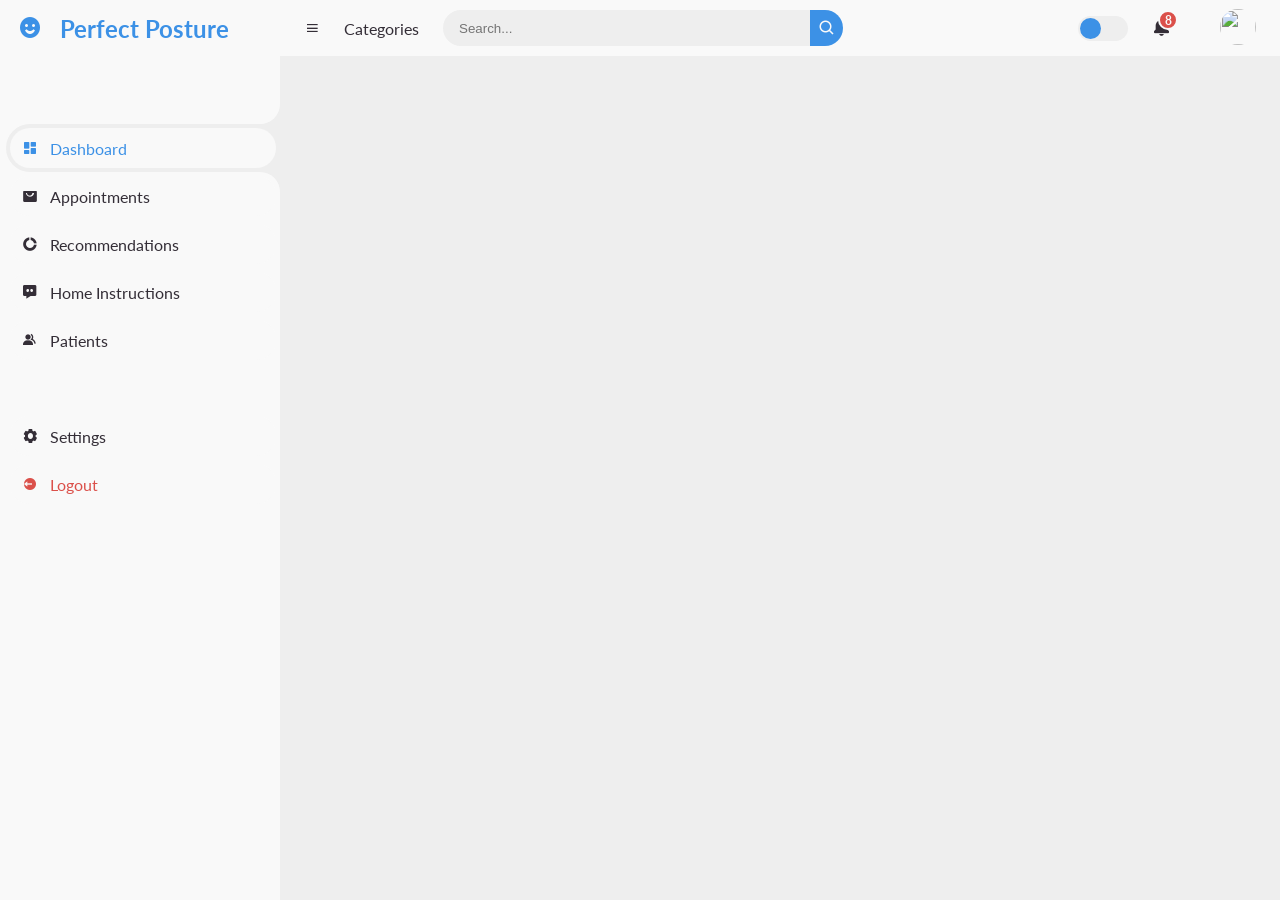
==== commit 51be77f8: "Update index.html" ====
--- a/index.html
+++ b/index.html
@@ -48,7 +48,7 @@
 			<li>
 				<a href="#">
 					<i class='bx bxs-group' ></i>
-					<span class="text">Progress Tracker</span>
+					<span class="text">Patients</span>
 				</a>
 			</li>
 		</ul>
